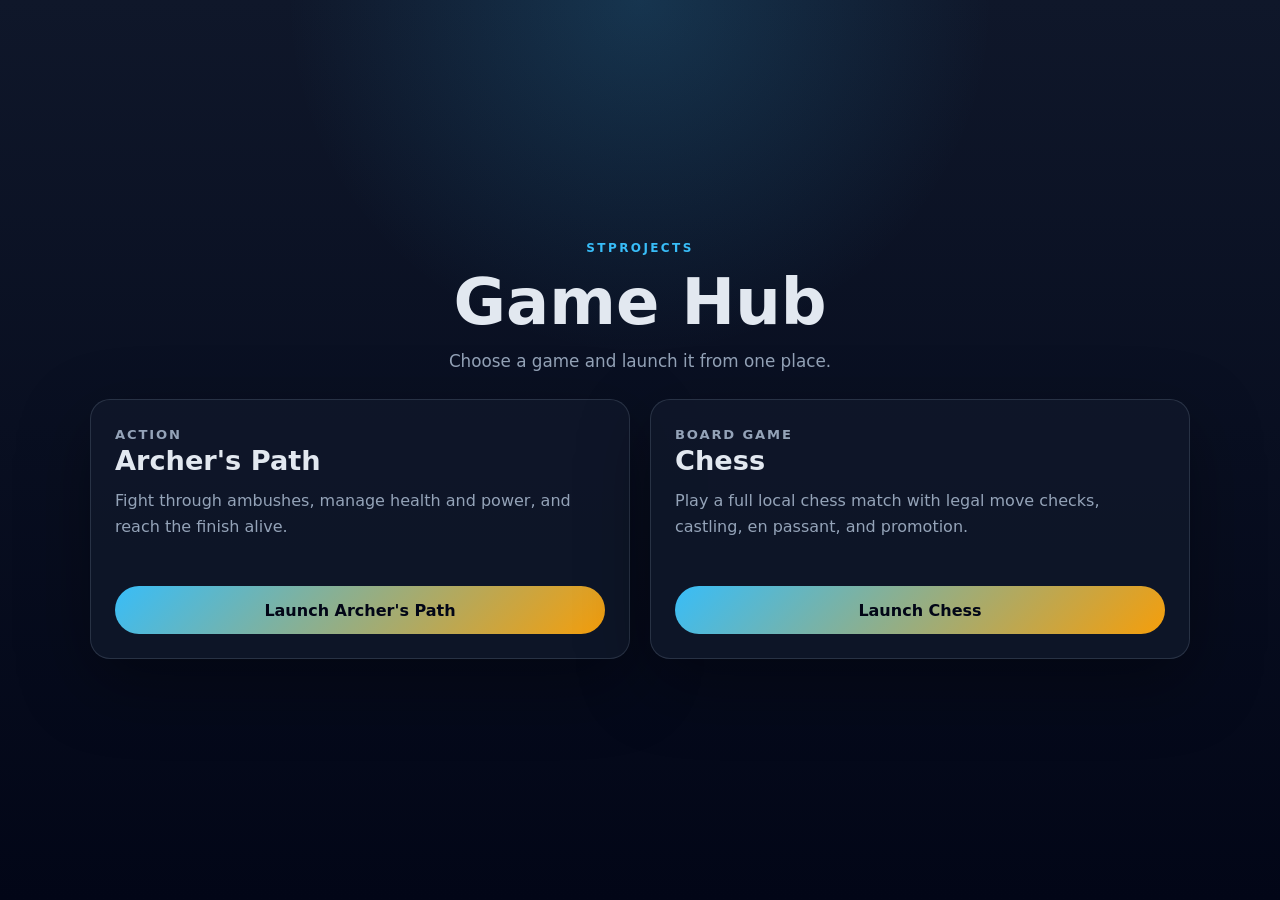
==== index.html @ 784b6749 "Fix launcher stylesheet path" ====
<!DOCTYPE html>
<html lang="en">
<head>
  <meta charset="UTF-8" />
  <meta name="viewport" content="width=device-width, initial-scale=1.0" />
  <meta name="description" content="Launch the games available in the STProjects collection." />
  <title>STProjects Game Hub</title>
  <link rel="stylesheet" href="style.css" />
</head>
<body>
  <main class="hub-shell">
    <header class="hero">
      <p class="eyebrow">STProjects</p>
      <h1>Game Hub</h1>
      <p class="hero-copy">Choose a game and launch it from one place.</p>
    </header>

    <section class="game-grid" aria-label="Available games">
      <article class="game-card">
        <div>
          <p class="game-tag">Action</p>
          <h2>Archer's Path</h2>
          <p>Fight through ambushes, manage health and power, and reach the finish alive.</p>
        </div>
        <a class="launch-btn" href="games/archers-path/index.html">Launch Archer's Path</a>
      </article>

      <article class="game-card">
        <div>
          <p class="game-tag">Board Game</p>
          <h2>Chess</h2>
          <p>Play a full local chess match with legal move checks, castling, en passant, and promotion.</p>
        </div>
        <a class="launch-btn" href="games/chess/index.html">Launch Chess</a>
      </article>
    </section>
  </main>
</body>
</html>
---- style.css ----
:root {
  --bg: #020617;
  --panel: rgba(15, 23, 42, 0.88);
  --panel-edge: rgba(148, 163, 184, 0.2);
  --text: #e2e8f0;
  --muted: #94a3b8;
  --accent: #38bdf8;
  --accent-strong: #f59e0b;
}

* {
  box-sizing: border-box;
}

body {
  margin: 0;
  min-height: 100vh;
  display: grid;
  place-items: center;
  padding: 32px 16px;
  font-family: Inter, Segoe UI, system-ui, sans-serif;
  color: var(--text);
  background:
    radial-gradient(circle at top, rgba(56, 189, 248, 0.18), transparent 32%),
    linear-gradient(180deg, #0f172a 0%, var(--bg) 100%);
}

.hub-shell {
  width: min(1100px, 100%);
}

.hero {
  text-align: center;
  margin-bottom: 28px;
}

.eyebrow {
  margin: 0 0 10px;
  color: var(--accent);
  text-transform: uppercase;
  letter-spacing: 0.2em;
  font-size: 0.75rem;
  font-weight: 700;
}

.hero h1 {
  margin: 0;
  font-size: clamp(2.3rem, 5vw, 4rem);
}

.hero-copy {
  margin: 12px auto 0;
  max-width: 640px;
  color: var(--muted);
  font-size: 1.05rem;
}

.game-grid {
  display: grid;
  grid-template-columns: repeat(auto-fit, minmax(260px, 1fr));
  gap: 20px;
}

.game-card {
  display: flex;
  flex-direction: column;
  justify-content: space-between;
  gap: 24px;
  min-height: 260px;
  padding: 24px;
  border: 1px solid var(--panel-edge);
  border-radius: 20px;
  background: var(--panel);
  box-shadow: 0 24px 70px rgba(0, 0, 0, 0.35);
}

.game-tag {
  margin: 0 0 12px;
  color: var(--accent-strong);
  font-size: 0.82rem;
  font-weight: 700;
  text-transform: uppercase;
  letter-spacing: 0.14em;
}

.game-card h2 {
  margin: 0 0 12px;
  font-size: 1.7rem;
}

.game-card p {
  margin: 0;
  color: var(--muted);
  line-height: 1.6;
}

.launch-btn {
  display: inline-flex;
  align-items: center;
  justify-content: center;
  min-height: 48px;
  padding: 0 18px;
  border-radius: 999px;
  background: linear-gradient(135deg, var(--accent), var(--accent-strong));
  color: #020617;
  font-weight: 800;
  text-decoration: none;
}

.launch-btn:hover,
.launch-btn:focus-visible {
  filter: brightness(1.08);
}

@media (max-width: 640px) {
  body {
    padding: 24px 12px;
  }

  .game-card {
    min-height: auto;
  }
}
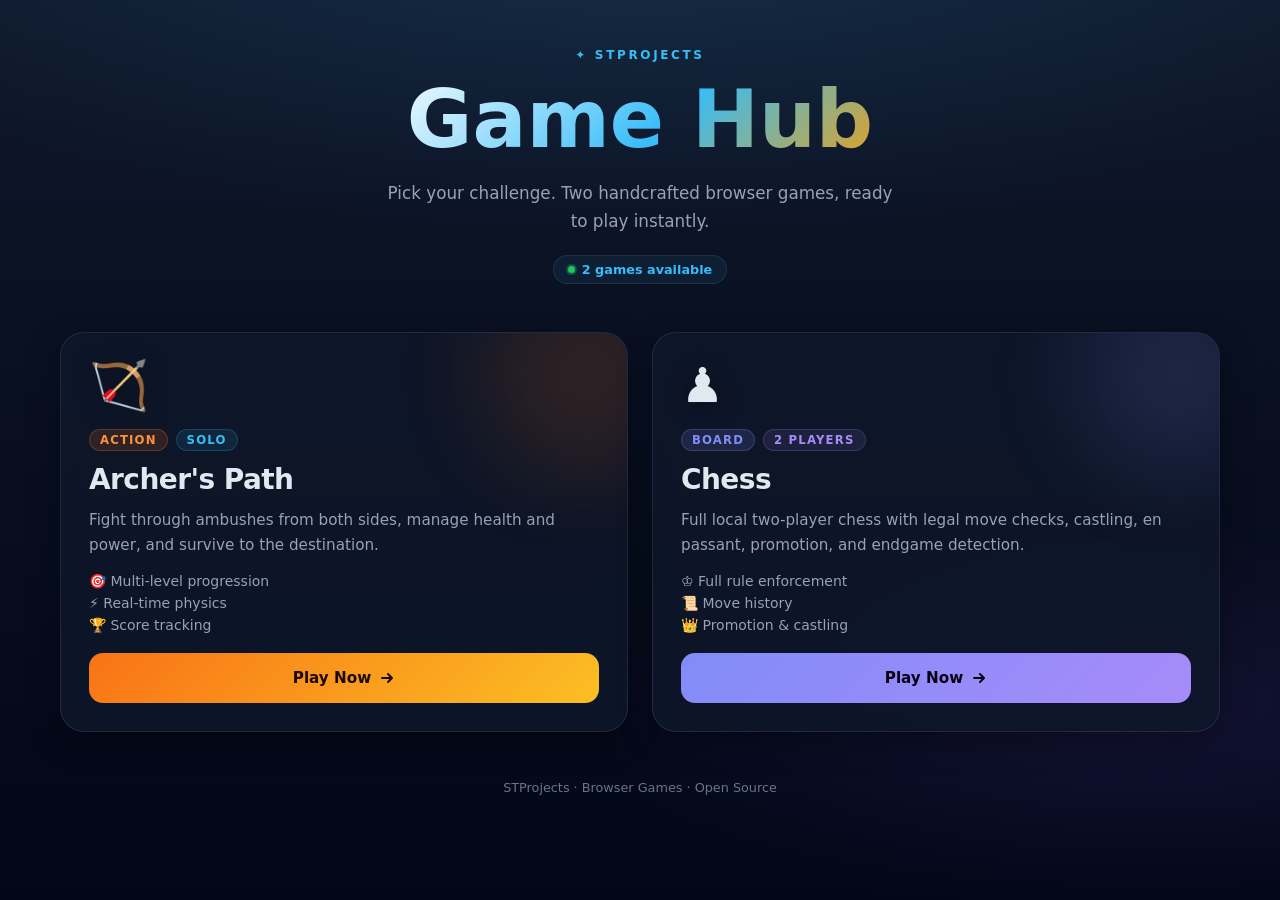
==== commit 6420af62: "fix(chess): correct piece visibility and board colors; redesign dashboard with interactive tiles" ====
--- a/index.html
+++ b/index.html
@@ -8,32 +8,77 @@
   <link rel="stylesheet" href="style.css" />
 </head>
 <body>
+  <div class="particles" aria-hidden="true">
+    <span></span><span></span><span></span><span></span><span></span>
+    <span></span><span></span><span></span><span></span><span></span>
+  </div>
+
   <main class="hub-shell">
     <header class="hero">
-      <p class="eyebrow">STProjects</p>
+      <p class="eyebrow">✦ STProjects</p>
       <h1>Game Hub</h1>
-      <p class="hero-copy">Choose a game and launch it from one place.</p>
+      <p class="hero-copy">Pick your challenge. Two handcrafted browser games, ready to play instantly.</p>
+      <div class="hero-badge">
+        <span class="badge-dot"></span>
+        <span>2 games available</span>
+      </div>
     </header>
 
     <section class="game-grid" aria-label="Available games">
-      <article class="game-card">
-        <div>
-          <p class="game-tag">Action</p>
+
+      <article class="game-card card-archer" tabindex="0">
+        <div class="card-glow"></div>
+        <div class="card-icon">🏹</div>
+        <div class="card-body">
+          <div class="card-meta">
+            <span class="game-tag tag-action">Action</span>
+            <span class="game-tag tag-solo">Solo</span>
+          </div>
           <h2>Archer's Path</h2>
-          <p>Fight through ambushes, manage health and power, and reach the finish alive.</p>
+          <p>Fight through ambushes from both sides, manage health and power, and survive to the destination.</p>
+          <ul class="feature-list">
+            <li>🎯 Multi-level progression</li>
+            <li>⚡ Real-time physics</li>
+            <li>🏆 Score tracking</li>
+          </ul>
         </div>
-        <a class="launch-btn" href="games/archers-path/index.html">Launch Archer's Path</a>
+        <a class="launch-btn" href="games/archers-path/index.html" aria-label="Launch Archer's Path">
+          <span>Play Now</span>
+          <svg width="16" height="16" viewBox="0 0 16 16" fill="none" aria-hidden="true">
+            <path d="M3 8h10M9 4l4 4-4 4" stroke="currentColor" stroke-width="2" stroke-linecap="round" stroke-linejoin="round"/>
+          </svg>
+        </a>
       </article>
 
-      <article class="game-card">
-        <div>
-          <p class="game-tag">Board Game</p>
+      <article class="game-card card-chess" tabindex="0">
+        <div class="card-glow"></div>
+        <div class="card-icon">♟️</div>
+        <div class="card-body">
+          <div class="card-meta">
+            <span class="game-tag tag-board">Board</span>
+            <span class="game-tag tag-two">2 Players</span>
+          </div>
           <h2>Chess</h2>
-          <p>Play a full local chess match with legal move checks, castling, en passant, and promotion.</p>
+          <p>Full local two-player chess with legal move checks, castling, en passant, promotion, and endgame detection.</p>
+          <ul class="feature-list">
+            <li>♔ Full rule enforcement</li>
+            <li>📜 Move history</li>
+            <li>👑 Promotion & castling</li>
+          </ul>
         </div>
-        <a class="launch-btn" href="games/chess/index.html">Launch Chess</a>
+        <a class="launch-btn" href="games/chess/index.html" aria-label="Launch Chess">
+          <span>Play Now</span>
+          <svg width="16" height="16" viewBox="0 0 16 16" fill="none" aria-hidden="true">
+            <path d="M3 8h10M9 4l4 4-4 4" stroke="currentColor" stroke-width="2" stroke-linecap="round" stroke-linejoin="round"/>
+          </svg>
+        </a>
       </article>
+
     </section>
+
+    <footer class="hub-footer">
+      <p>STProjects · Browser Games · Open Source</p>
+    </footer>
   </main>
 </body>
 </html>
--- a/style.css
+++ b/style.css
@@ -1,123 +1,382 @@
+/* ─── Design tokens ────────────────────────────────────────────────────────── */
 :root {
   --bg: #020617;
-  --panel: rgba(15, 23, 42, 0.88);
-  --panel-edge: rgba(148, 163, 184, 0.2);
+  --surface: rgba(15, 23, 42, 0.85);
+  --surface-hover: rgba(22, 34, 64, 0.95);
+  --edge: rgba(148, 163, 184, 0.15);
+  --edge-hover: rgba(148, 163, 184, 0.35);
   --text: #e2e8f0;
   --muted: #94a3b8;
   --accent: #38bdf8;
-  --accent-strong: #f59e0b;
-}
-
-* {
-  box-sizing: border-box;
-}
-
+  --gold: #f59e0b;
+  --archer-a: #f97316;
+  --archer-b: #fb923c;
+  --chess-a: #818cf8;
+  --chess-b: #a78bfa;
+}
+
+* { box-sizing: border-box; }
+
+/* ─── Page base ─────────────────────────────────────────────────────────────── */
 body {
   margin: 0;
   min-height: 100vh;
-  display: grid;
-  place-items: center;
-  padding: 32px 16px;
-  font-family: Inter, Segoe UI, system-ui, sans-serif;
+  display: flex;
+  flex-direction: column;
+  align-items: center;
+  padding: 48px 20px 40px;
+  font-family: Inter, 'Segoe UI', system-ui, sans-serif;
   color: var(--text);
   background:
-    radial-gradient(circle at top, rgba(56, 189, 248, 0.18), transparent 32%),
+    radial-gradient(ellipse 120% 60% at 50% -10%, rgba(56, 189, 248, 0.14) 0%, transparent 60%),
+    radial-gradient(ellipse 80% 40% at 90% 80%, rgba(139, 92, 246, 0.1) 0%, transparent 55%),
     linear-gradient(180deg, #0f172a 0%, var(--bg) 100%);
-}
-
+  overflow-x: hidden;
+}
+
+/* ─── Floating particles ─────────────────────────────────────────────────────── */
+.particles {
+  position: fixed;
+  inset: 0;
+  pointer-events: none;
+  z-index: 0;
+  overflow: hidden;
+}
+
+.particles span {
+  position: absolute;
+  width: 2px;
+  height: 2px;
+  border-radius: 50%;
+  background: var(--accent);
+  opacity: 0;
+  animation: float-up var(--dur, 12s) var(--delay, 0s) infinite ease-in;
+}
+
+.particles span:nth-child(1)  { left: 10%; --dur: 14s; --delay: 0s;  }
+.particles span:nth-child(2)  { left: 25%; --dur: 11s; --delay: 2s;  background: var(--gold); }
+.particles span:nth-child(3)  { left: 40%; --dur: 16s; --delay: 4s;  }
+.particles span:nth-child(4)  { left: 55%; --dur: 13s; --delay: 1s;  background: var(--chess-a); }
+.particles span:nth-child(5)  { left: 70%; --dur: 15s; --delay: 5s;  }
+.particles span:nth-child(6)  { left: 82%; --dur: 10s; --delay: 3s;  background: var(--archer-a); }
+.particles span:nth-child(7)  { left: 15%; --dur: 18s; --delay: 6s;  }
+.particles span:nth-child(8)  { left: 50%; --dur: 12s; --delay: 7s;  background: var(--gold); }
+.particles span:nth-child(9)  { left: 65%; --dur: 14s; --delay: 2.5s;}
+.particles span:nth-child(10) { left: 90%; --dur: 11s; --delay: 9s;  background: var(--chess-b); }
+
+@keyframes float-up {
+  0%   { transform: translateY(100vh) scale(1);   opacity: 0; }
+  10%  { opacity: 0.6; }
+  90%  { opacity: 0.3; }
+  100% { transform: translateY(-10vh) scale(0.4); opacity: 0; }
+}
+
+/* ─── Hub shell ──────────────────────────────────────────────────────────────── */
 .hub-shell {
-  width: min(1100px, 100%);
-}
-
+  position: relative;
+  z-index: 1;
+  width: min(1160px, 100%);
+  display: flex;
+  flex-direction: column;
+  align-items: center;
+  gap: 48px;
+}
+
+/* ─── Hero ───────────────────────────────────────────────────────────────────── */
 .hero {
   text-align: center;
-  margin-bottom: 28px;
+  animation: fade-in-up 0.7s ease both;
 }
 
 .eyebrow {
-  margin: 0 0 10px;
+  margin: 0 0 14px;
   color: var(--accent);
   text-transform: uppercase;
-  letter-spacing: 0.2em;
+  letter-spacing: 0.22em;
   font-size: 0.75rem;
   font-weight: 700;
 }
 
 .hero h1 {
   margin: 0;
-  font-size: clamp(2.3rem, 5vw, 4rem);
+  font-size: clamp(2.8rem, 7vw, 5rem);
+  font-weight: 800;
+  background: linear-gradient(135deg, #fff 0%, var(--accent) 55%, var(--gold) 100%);
+  -webkit-background-clip: text;
+  -webkit-text-fill-color: transparent;
+  background-clip: text;
+  line-height: 1.1;
 }
 
 .hero-copy {
-  margin: 12px auto 0;
-  max-width: 640px;
+  margin: 16px auto 0;
+  max-width: 520px;
   color: var(--muted);
   font-size: 1.05rem;
-}
-
+  line-height: 1.65;
+}
+
+.hero-badge {
+  display: inline-flex;
+  align-items: center;
+  gap: 7px;
+  margin-top: 20px;
+  padding: 6px 14px;
+  border: 1px solid var(--edge);
+  border-radius: 999px;
+  background: rgba(56, 189, 248, 0.07);
+  color: var(--accent);
+  font-size: 0.8rem;
+  font-weight: 600;
+}
+
+.badge-dot {
+  width: 7px;
+  height: 7px;
+  border-radius: 50%;
+  background: var(--ok, #22c55e);
+  box-shadow: 0 0 0 2px rgba(34, 197, 94, 0.3);
+  animation: pulse-dot 2s ease-in-out infinite;
+}
+
+@keyframes pulse-dot {
+  0%, 100% { box-shadow: 0 0 0 2px rgba(34, 197, 94, 0.3); }
+  50%       { box-shadow: 0 0 0 5px rgba(34, 197, 94, 0.0); }
+}
+
+/* ─── Game grid ──────────────────────────────────────────────────────────────── */
 .game-grid {
   display: grid;
-  grid-template-columns: repeat(auto-fit, minmax(260px, 1fr));
+  grid-template-columns: repeat(auto-fit, minmax(320px, 1fr));
+  gap: 24px;
+  width: 100%;
+}
+
+/* ─── Game card ──────────────────────────────────────────────────────────────── */
+.game-card {
+  position: relative;
+  display: flex;
+  flex-direction: column;
   gap: 20px;
-}
-
-.game-card {
-  display: flex;
-  flex-direction: column;
-  justify-content: space-between;
-  gap: 24px;
-  min-height: 260px;
-  padding: 24px;
-  border: 1px solid var(--panel-edge);
-  border-radius: 20px;
-  background: var(--panel);
-  box-shadow: 0 24px 70px rgba(0, 0, 0, 0.35);
+  padding: 28px;
+  border: 1px solid var(--edge);
+  border-radius: 24px;
+  background: var(--surface);
+  backdrop-filter: blur(12px);
+  overflow: hidden;
+  cursor: pointer;
+  outline: none;
+  transition:
+    transform 0.3s cubic-bezier(0.34, 1.56, 0.64, 1),
+    border-color 0.25s ease,
+    box-shadow 0.3s ease;
+  animation: fade-in-up 0.7s ease both;
+  box-shadow: 0 8px 32px rgba(0, 0, 0, 0.35);
+}
+
+.game-card:nth-child(2) { animation-delay: 0.12s; }
+
+.game-card:hover,
+.game-card:focus-visible {
+  transform: translateY(-6px) scale(1.01);
+  border-color: var(--edge-hover);
+}
+
+/* Archer card accent */
+.card-archer:hover, .card-archer:focus-visible {
+  box-shadow:
+    0 20px 60px rgba(249, 115, 22, 0.2),
+    0 0 0 1px rgba(249, 115, 22, 0.3);
+}
+
+/* Chess card accent */
+.card-chess:hover, .card-chess:focus-visible {
+  box-shadow:
+    0 20px 60px rgba(129, 140, 248, 0.2),
+    0 0 0 1px rgba(129, 140, 248, 0.3);
+}
+
+/* ─── Card glow (background gradient blobs) ──────────────────────────────────── */
+.card-glow {
+  position: absolute;
+  top: -60px;
+  right: -60px;
+  width: 200px;
+  height: 200px;
+  border-radius: 50%;
+  filter: blur(50px);
+  opacity: 0.15;
+  pointer-events: none;
+  transition: opacity 0.3s ease;
+}
+
+.card-archer .card-glow  { background: var(--archer-a); }
+.card-chess  .card-glow  { background: var(--chess-a); }
+
+.game-card:hover .card-glow,
+.game-card:focus-visible .card-glow {
+  opacity: 0.3;
+}
+
+/* ─── Card icon ──────────────────────────────────────────────────────────────── */
+.card-icon {
+  font-size: 3rem;
+  line-height: 1;
+  filter: drop-shadow(0 4px 12px rgba(0, 0, 0, 0.4));
+  transition: transform 0.3s cubic-bezier(0.34, 1.56, 0.64, 1);
+  width: fit-content;
+}
+
+.game-card:hover .card-icon,
+.game-card:focus-visible .card-icon {
+  transform: scale(1.15) rotate(-5deg);
+}
+
+/* ─── Card body ──────────────────────────────────────────────────────────────── */
+.card-body {
+  flex: 1;
+  display: flex;
+  flex-direction: column;
+  gap: 12px;
+}
+
+.card-meta {
+  display: flex;
+  gap: 8px;
+  flex-wrap: wrap;
 }
 
 .game-tag {
-  margin: 0 0 12px;
-  color: var(--accent-strong);
-  font-size: 0.82rem;
+  display: inline-block;
+  padding: 3px 10px;
+  border-radius: 999px;
+  font-size: 0.73rem;
   font-weight: 700;
   text-transform: uppercase;
-  letter-spacing: 0.14em;
-}
-
-.game-card h2 {
-  margin: 0 0 12px;
-  font-size: 1.7rem;
-}
-
-.game-card p {
+  letter-spacing: 0.1em;
+}
+
+.tag-action { background: rgba(249, 115, 22, 0.15); color: var(--archer-b); border: 1px solid rgba(249, 115, 22, 0.25); }
+.tag-solo   { background: rgba(56, 189, 248, 0.1);  color: var(--accent);    border: 1px solid rgba(56, 189, 248, 0.2); }
+.tag-board  { background: rgba(129, 140, 248, 0.15); color: var(--chess-a);  border: 1px solid rgba(129, 140, 248, 0.25); }
+.tag-two    { background: rgba(167, 139, 250, 0.1);  color: var(--chess-b);  border: 1px solid rgba(167, 139, 250, 0.2); }
+
+.card-body h2 {
+  margin: 0;
+  font-size: 1.75rem;
+  font-weight: 800;
+  letter-spacing: -0.02em;
+}
+
+.card-body p {
   margin: 0;
   color: var(--muted);
   line-height: 1.6;
-}
-
+  font-size: 0.95rem;
+}
+
+/* ─── Feature list ───────────────────────────────────────────────────────────── */
+.feature-list {
+  margin: 4px 0 0;
+  padding: 0;
+  list-style: none;
+  display: flex;
+  flex-direction: column;
+  gap: 6px;
+}
+
+.feature-list li {
+  font-size: 0.875rem;
+  color: var(--muted);
+  display: flex;
+  align-items: center;
+  gap: 6px;
+}
+
+/* ─── Launch button ──────────────────────────────────────────────────────────── */
 .launch-btn {
   display: inline-flex;
   align-items: center;
   justify-content: center;
-  min-height: 48px;
-  padding: 0 18px;
-  border-radius: 999px;
-  background: linear-gradient(135deg, var(--accent), var(--accent-strong));
-  color: #020617;
-  font-weight: 800;
+  gap: 8px;
+  min-height: 50px;
+  padding: 0 22px;
+  border-radius: 14px;
+  font-weight: 700;
+  font-size: 0.95rem;
   text-decoration: none;
+  transition:
+    filter 0.2s ease,
+    transform 0.2s ease,
+    gap 0.2s ease;
+  position: relative;
+  overflow: hidden;
+}
+
+.launch-btn::before {
+  content: '';
+  position: absolute;
+  inset: 0;
+  background: rgba(255, 255, 255, 0.12);
+  opacity: 0;
+  transition: opacity 0.2s ease;
+}
+
+.launch-btn:hover::before,
+.launch-btn:focus-visible::before {
+  opacity: 1;
 }
 
 .launch-btn:hover,
 .launch-btn:focus-visible {
-  filter: brightness(1.08);
-}
-
+  transform: translateY(-1px);
+  gap: 12px;
+}
+
+.card-archer .launch-btn {
+  background: linear-gradient(135deg, var(--archer-a), #fbbf24);
+  color: #1a0a00;
+}
+
+.card-chess .launch-btn {
+  background: linear-gradient(135deg, var(--chess-a), var(--chess-b));
+  color: #0a0012;
+}
+
+/* ─── Footer ─────────────────────────────────────────────────────────────────── */
+.hub-footer {
+  color: var(--muted);
+  font-size: 0.8rem;
+  opacity: 0.7;
+}
+
+.hub-footer p { margin: 0; }
+
+/* ─── Animations ─────────────────────────────────────────────────────────────── */
+@keyframes fade-in-up {
+  from { opacity: 0; transform: translateY(24px); }
+  to   { opacity: 1; transform: translateY(0); }
+}
+
+/* ─── Responsive ─────────────────────────────────────────────────────────────── */
 @media (max-width: 640px) {
   body {
-    padding: 24px 12px;
+    padding: 32px 14px 28px;
+  }
+
+  .hub-shell {
+    gap: 36px;
+  }
+
+  .game-grid {
+    grid-template-columns: 1fr;
   }
 
   .game-card {
-    min-height: auto;
-  }
-}
+    padding: 22px;
+  }
+
+  .card-body h2 {
+    font-size: 1.5rem;
+  }
+}
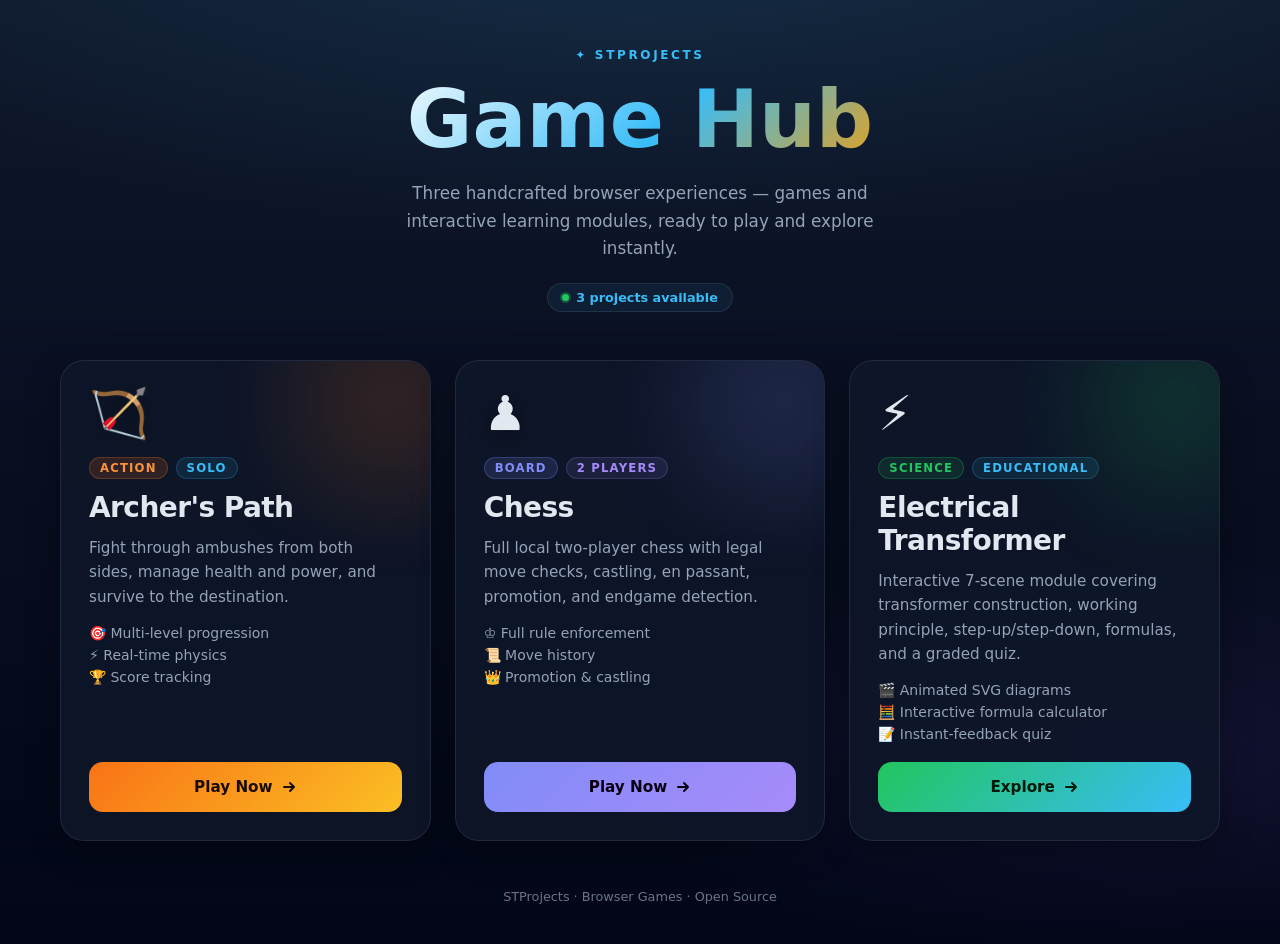
==== commit 6d2af1c0: "feat: add transformer educational module + fix chess board flicker - Fix chess: replace innerHTML te" ====
--- a/index.html
+++ b/index.html
@@ -17,10 +17,10 @@
     <header class="hero">
       <p class="eyebrow">✦ STProjects</p>
       <h1>Game Hub</h1>
-      <p class="hero-copy">Pick your challenge. Two handcrafted browser games, ready to play instantly.</p>
+      <p class="hero-copy">Three handcrafted browser experiences — games and interactive learning modules, ready to play and explore instantly.</p>
       <div class="hero-badge">
         <span class="badge-dot"></span>
-        <span>2 games available</span>
+        <span>3 projects available</span>
       </div>
     </header>
 
@@ -74,6 +74,30 @@
         </a>
       </article>
 
+      <article class="game-card card-transformer" tabindex="0">
+        <div class="card-glow"></div>
+        <div class="card-icon">⚡</div>
+        <div class="card-body">
+          <div class="card-meta">
+            <span class="game-tag tag-science">Science</span>
+            <span class="game-tag tag-edu">Educational</span>
+          </div>
+          <h2>Electrical Transformer</h2>
+          <p>Interactive 7-scene module covering transformer construction, working principle, step-up/step-down, formulas, and a graded quiz.</p>
+          <ul class="feature-list">
+            <li>🎬 Animated SVG diagrams</li>
+            <li>🧮 Interactive formula calculator</li>
+            <li>📝 Instant-feedback quiz</li>
+          </ul>
+        </div>
+        <a class="launch-btn" href="games/transformer/index.html" aria-label="Launch Transformer Module">
+          <span>Explore</span>
+          <svg width="16" height="16" viewBox="0 0 16 16" fill="none" aria-hidden="true">
+            <path d="M3 8h10M9 4l4 4-4 4" stroke="currentColor" stroke-width="2" stroke-linecap="round" stroke-linejoin="round"/>
+          </svg>
+        </a>
+      </article>
+
     </section>
 
     <footer class="hub-footer">
--- a/style.css
+++ b/style.css
@@ -13,6 +13,8 @@
   --archer-b: #fb923c;
   --chess-a: #818cf8;
   --chess-b: #a78bfa;
+  --tx-a: #22c55e;
+  --tx-b: #38bdf8;
 }
 
 * { box-sizing: border-box; }
@@ -175,6 +177,7 @@
 }
 
 .game-card:nth-child(2) { animation-delay: 0.12s; }
+.game-card:nth-child(3) { animation-delay: 0.22s; }
 
 .game-card:hover,
 .game-card:focus-visible {
@@ -194,6 +197,13 @@
   box-shadow:
     0 20px 60px rgba(129, 140, 248, 0.2),
     0 0 0 1px rgba(129, 140, 248, 0.3);
+}
+
+/* Transformer card accent */
+.card-transformer:hover, .card-transformer:focus-visible {
+  box-shadow:
+    0 20px 60px rgba(34, 197, 94, 0.18),
+    0 0 0 1px rgba(34, 197, 94, 0.3);
 }
 
 /* ─── Card glow (background gradient blobs) ──────────────────────────────────── */
@@ -212,6 +222,7 @@
 
 .card-archer .card-glow  { background: var(--archer-a); }
 .card-chess  .card-glow  { background: var(--chess-a); }
+.card-transformer .card-glow { background: var(--tx-a); }
 
 .game-card:hover .card-glow,
 .game-card:focus-visible .card-glow {
@@ -260,6 +271,8 @@
 .tag-solo   { background: rgba(56, 189, 248, 0.1);  color: var(--accent);    border: 1px solid rgba(56, 189, 248, 0.2); }
 .tag-board  { background: rgba(129, 140, 248, 0.15); color: var(--chess-a);  border: 1px solid rgba(129, 140, 248, 0.25); }
 .tag-two    { background: rgba(167, 139, 250, 0.1);  color: var(--chess-b);  border: 1px solid rgba(167, 139, 250, 0.2); }
+.tag-science { background: rgba(34, 197, 94, 0.12);  color: var(--tx-a);     border: 1px solid rgba(34, 197, 94, 0.25); }
+.tag-edu     { background: rgba(56, 189, 248, 0.1);  color: var(--tx-b);     border: 1px solid rgba(56, 189, 248, 0.2); }
 
 .card-body h2 {
   margin: 0;
@@ -343,6 +356,11 @@
   color: #0a0012;
 }
 
+.card-transformer .launch-btn {
+  background: linear-gradient(135deg, var(--tx-a), var(--tx-b));
+  color: #001a08;
+}
+
 /* ─── Footer ─────────────────────────────────────────────────────────────────── */
 .hub-footer {
   color: var(--muted);
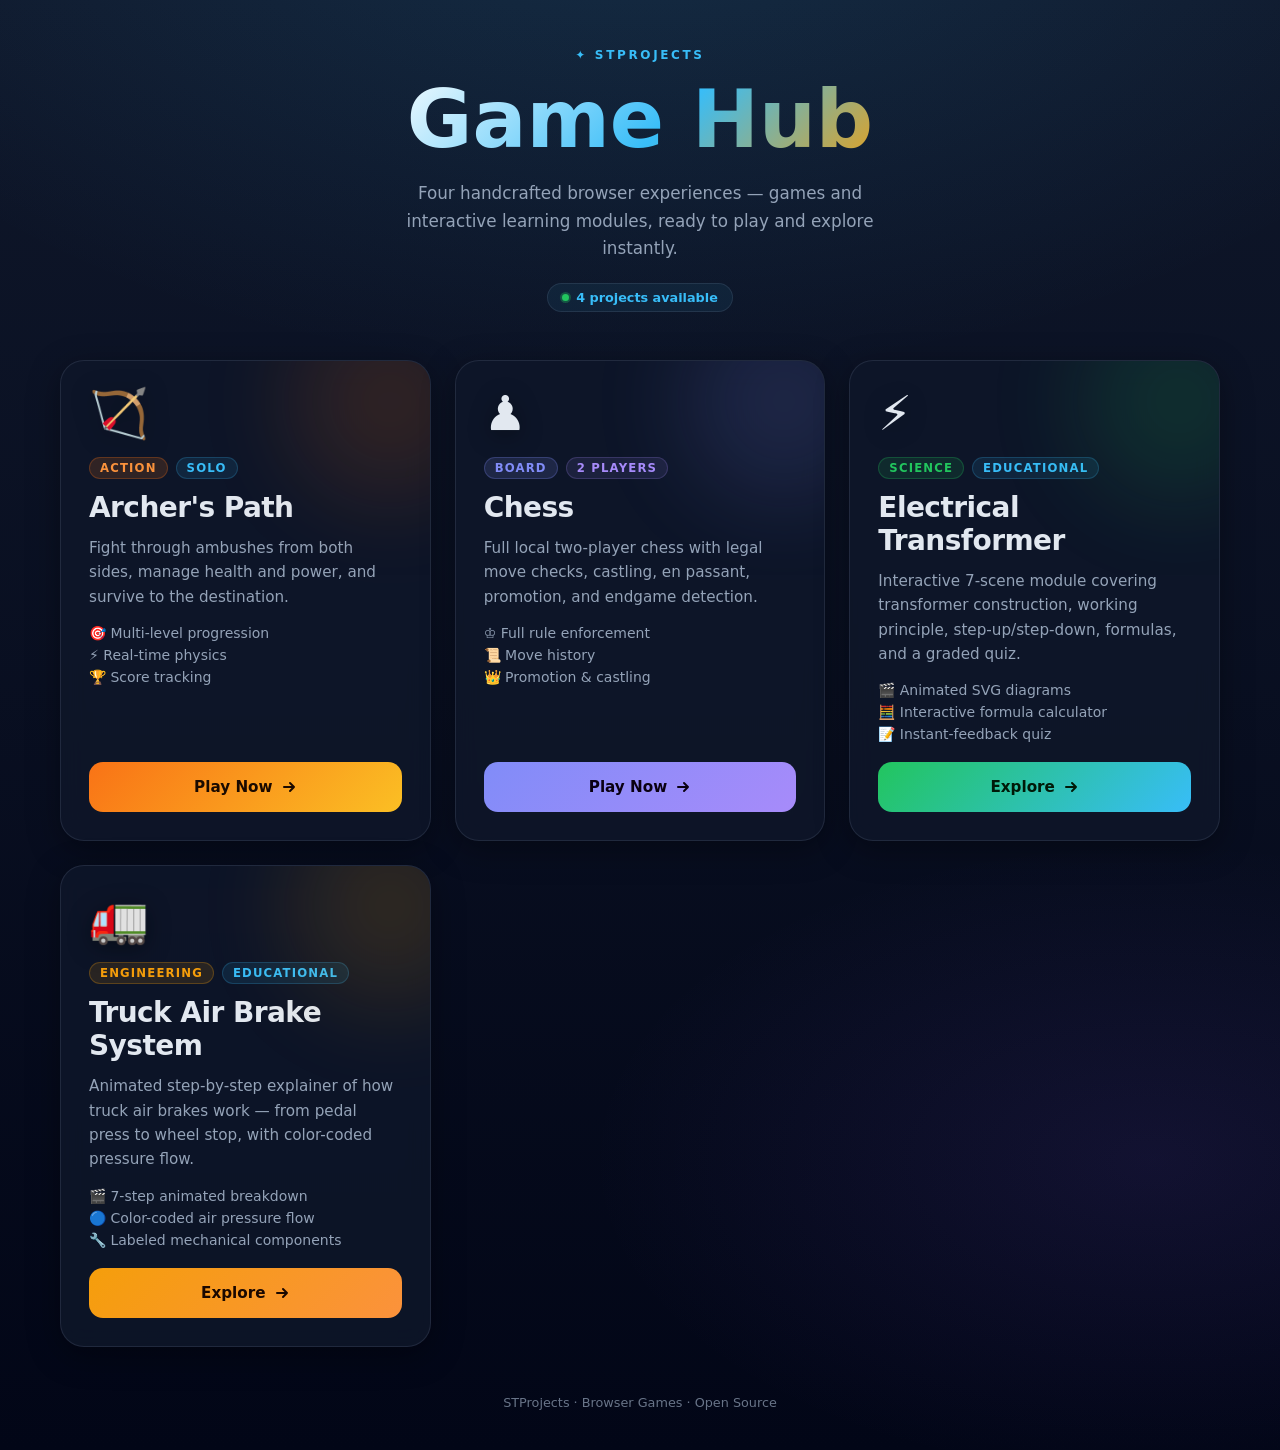
==== commit a45684d5: "feat: add Truck Air Brake System animated explainer (4th app)" ====
--- a/index.html
+++ b/index.html
@@ -17,10 +17,10 @@
     <header class="hero">
       <p class="eyebrow">✦ STProjects</p>
       <h1>Game Hub</h1>
-      <p class="hero-copy">Three handcrafted browser experiences — games and interactive learning modules, ready to play and explore instantly.</p>
+      <p class="hero-copy">Four handcrafted browser experiences — games and interactive learning modules, ready to play and explore instantly.</p>
       <div class="hero-badge">
         <span class="badge-dot"></span>
-        <span>3 projects available</span>
+        <span>4 projects available</span>
       </div>
     </header>
 
@@ -98,6 +98,30 @@
         </a>
       </article>
 
+      <article class="game-card card-brake" tabindex="0">
+        <div class="card-glow"></div>
+        <div class="card-icon">🚛</div>
+        <div class="card-body">
+          <div class="card-meta">
+            <span class="game-tag tag-engineering">Engineering</span>
+            <span class="game-tag tag-edu">Educational</span>
+          </div>
+          <h2>Truck Air Brake System</h2>
+          <p>Animated step-by-step explainer of how truck air brakes work — from pedal press to wheel stop, with color-coded pressure flow.</p>
+          <ul class="feature-list">
+            <li>🎬 7-step animated breakdown</li>
+            <li>🔵 Color-coded air pressure flow</li>
+            <li>🔧 Labeled mechanical components</li>
+          </ul>
+        </div>
+        <a class="launch-btn" href="games/truck-brake/index.html" aria-label="Launch Truck Brake Explainer">
+          <span>Explore</span>
+          <svg width="16" height="16" viewBox="0 0 16 16" fill="none" aria-hidden="true">
+            <path d="M3 8h10M9 4l4 4-4 4" stroke="currentColor" stroke-width="2" stroke-linecap="round" stroke-linejoin="round"/>
+          </svg>
+        </a>
+      </article>
+
     </section>
 
     <footer class="hub-footer">
--- a/style.css
+++ b/style.css
@@ -15,6 +15,8 @@
   --chess-b: #a78bfa;
   --tx-a: #22c55e;
   --tx-b: #38bdf8;
+  --brake-a: #f59e0b;
+  --brake-b: #fb923c;
 }
 
 * { box-sizing: border-box; }
@@ -178,6 +180,7 @@
 
 .game-card:nth-child(2) { animation-delay: 0.12s; }
 .game-card:nth-child(3) { animation-delay: 0.22s; }
+.game-card:nth-child(4) { animation-delay: 0.32s; }
 
 .game-card:hover,
 .game-card:focus-visible {
@@ -223,6 +226,7 @@
 .card-archer .card-glow  { background: var(--archer-a); }
 .card-chess  .card-glow  { background: var(--chess-a); }
 .card-transformer .card-glow { background: var(--tx-a); }
+.card-brake       .card-glow { background: var(--brake-a); }
 
 .game-card:hover .card-glow,
 .game-card:focus-visible .card-glow {
@@ -273,6 +277,7 @@
 .tag-two    { background: rgba(167, 139, 250, 0.1);  color: var(--chess-b);  border: 1px solid rgba(167, 139, 250, 0.2); }
 .tag-science { background: rgba(34, 197, 94, 0.12);  color: var(--tx-a);     border: 1px solid rgba(34, 197, 94, 0.25); }
 .tag-edu     { background: rgba(56, 189, 248, 0.1);  color: var(--tx-b);     border: 1px solid rgba(56, 189, 248, 0.2); }
+.tag-engineering { background: rgba(245, 158, 11, 0.12); color: var(--brake-a); border: 1px solid rgba(245, 158, 11, 0.25); }
 
 .card-body h2 {
   margin: 0;
@@ -361,6 +366,18 @@
   color: #001a08;
 }
 
+.card-brake .launch-btn {
+  background: linear-gradient(135deg, var(--brake-a), var(--brake-b));
+  color: #1a0800;
+}
+
+/* Brake card accent */
+.card-brake:hover, .card-brake:focus-visible {
+  box-shadow:
+    0 20px 60px rgba(245, 158, 11, 0.18),
+    0 0 0 1px rgba(245, 158, 11, 0.3);
+}
+
 /* ─── Footer ─────────────────────────────────────────────────────────────────── */
 .hub-footer {
   color: var(--muted);
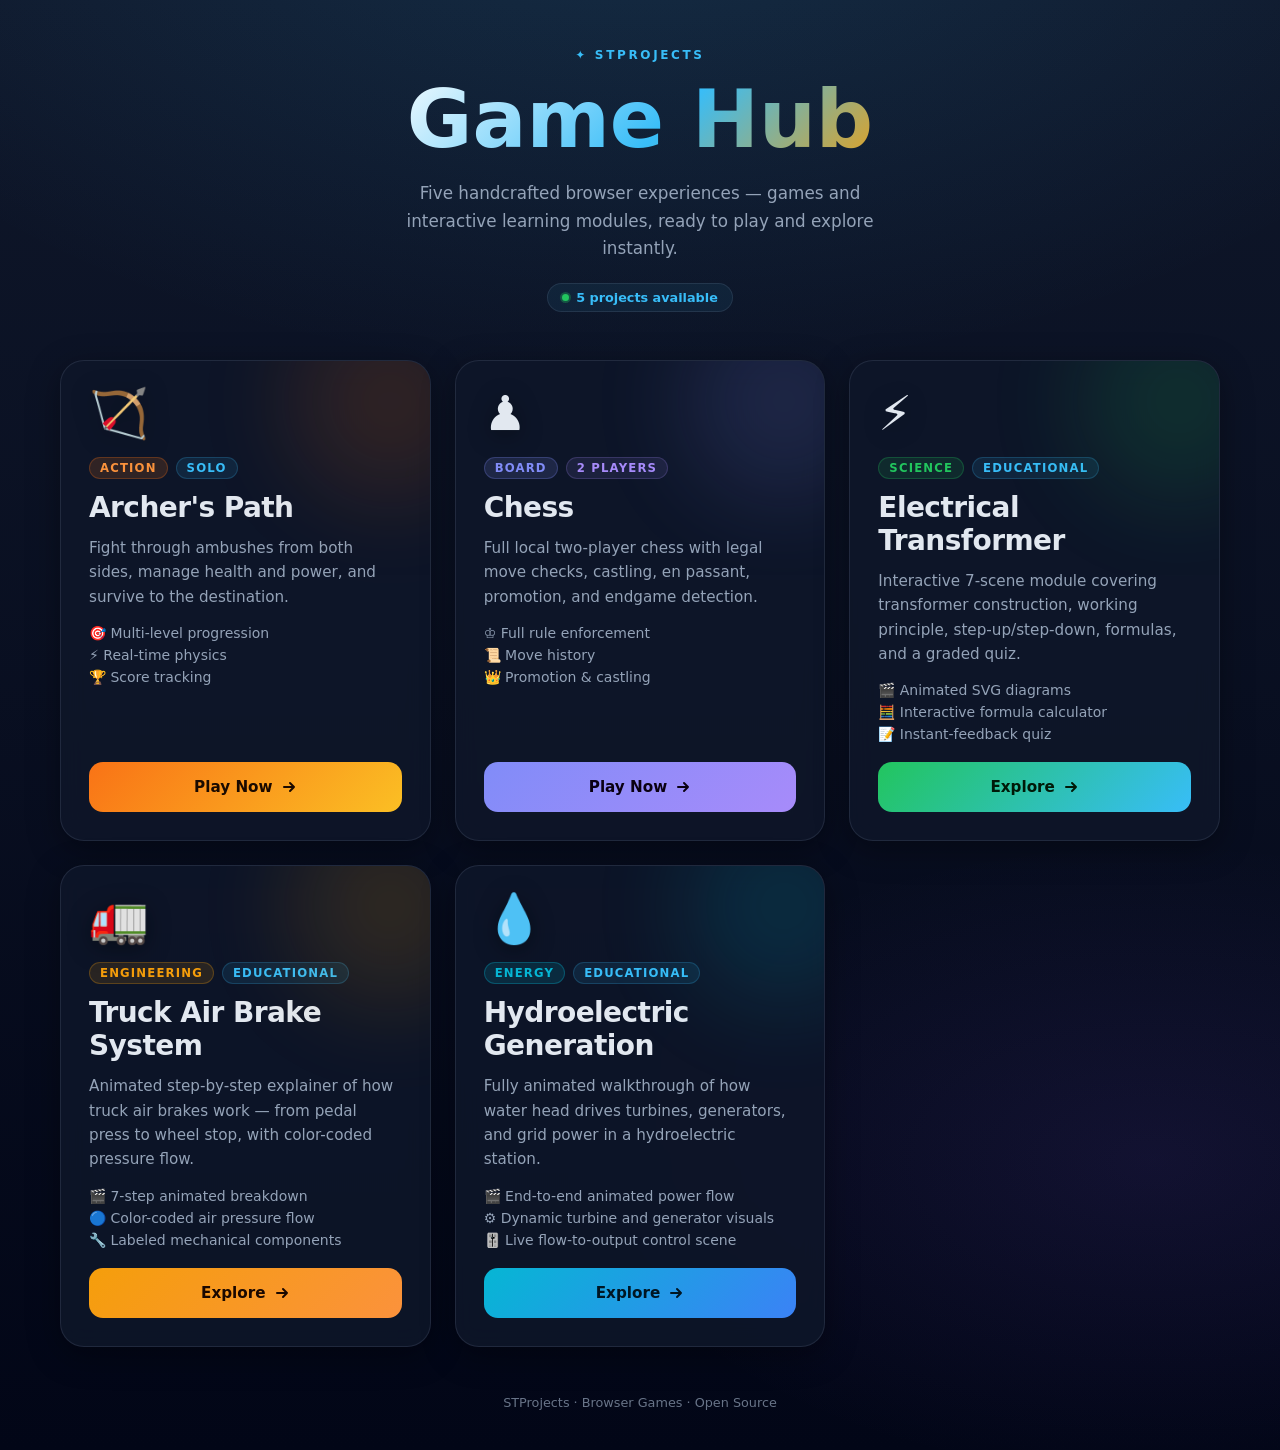
==== commit ac13397d: "Add hydroelectric animated module and hub entry" ====
--- a/index.html
+++ b/index.html
@@ -17,10 +17,10 @@
     <header class="hero">
       <p class="eyebrow">✦ STProjects</p>
       <h1>Game Hub</h1>
-      <p class="hero-copy">Four handcrafted browser experiences — games and interactive learning modules, ready to play and explore instantly.</p>
+      <p class="hero-copy">Five handcrafted browser experiences — games and interactive learning modules, ready to play and explore instantly.</p>
       <div class="hero-badge">
         <span class="badge-dot"></span>
-        <span>4 projects available</span>
+        <span>5 projects available</span>
       </div>
     </header>
 
@@ -122,6 +122,31 @@
         </a>
       </article>
 
+
+      <article class="game-card card-hydro" tabindex="0">
+        <div class="card-glow"></div>
+        <div class="card-icon">💧</div>
+        <div class="card-body">
+          <div class="card-meta">
+            <span class="game-tag tag-energy">Energy</span>
+            <span class="game-tag tag-edu">Educational</span>
+          </div>
+          <h2>Hydroelectric Generation</h2>
+          <p>Fully animated walkthrough of how water head drives turbines, generators, and grid power in a hydroelectric station.</p>
+          <ul class="feature-list">
+            <li>🎬 End-to-end animated power flow</li>
+            <li>⚙️ Dynamic turbine and generator visuals</li>
+            <li>🎚️ Live flow-to-output control scene</li>
+          </ul>
+        </div>
+        <a class="launch-btn" href="games/hydroelectric/index.html" aria-label="Launch Hydroelectric Generation Module">
+          <span>Explore</span>
+          <svg width="16" height="16" viewBox="0 0 16 16" fill="none" aria-hidden="true">
+            <path d="M3 8h10M9 4l4 4-4 4" stroke="currentColor" stroke-width="2" stroke-linecap="round" stroke-linejoin="round"/>
+          </svg>
+        </a>
+      </article>
+
     </section>
 
     <footer class="hub-footer">
--- a/style.css
+++ b/style.css
@@ -17,6 +17,8 @@
   --tx-b: #38bdf8;
   --brake-a: #f59e0b;
   --brake-b: #fb923c;
+  --hydro-a: #06b6d4;
+  --hydro-b: #3b82f6;
 }
 
 * { box-sizing: border-box; }
@@ -181,6 +183,7 @@
 .game-card:nth-child(2) { animation-delay: 0.12s; }
 .game-card:nth-child(3) { animation-delay: 0.22s; }
 .game-card:nth-child(4) { animation-delay: 0.32s; }
+.game-card:nth-child(5) { animation-delay: 0.42s; }
 
 .game-card:hover,
 .game-card:focus-visible {
@@ -227,6 +230,7 @@
 .card-chess  .card-glow  { background: var(--chess-a); }
 .card-transformer .card-glow { background: var(--tx-a); }
 .card-brake       .card-glow { background: var(--brake-a); }
+.card-hydro       .card-glow { background: var(--hydro-a); }
 
 .game-card:hover .card-glow,
 .game-card:focus-visible .card-glow {
@@ -278,6 +282,7 @@
 .tag-science { background: rgba(34, 197, 94, 0.12);  color: var(--tx-a);     border: 1px solid rgba(34, 197, 94, 0.25); }
 .tag-edu     { background: rgba(56, 189, 248, 0.1);  color: var(--tx-b);     border: 1px solid rgba(56, 189, 248, 0.2); }
 .tag-engineering { background: rgba(245, 158, 11, 0.12); color: var(--brake-a); border: 1px solid rgba(245, 158, 11, 0.25); }
+.tag-energy { background: rgba(6, 182, 212, 0.14); color: var(--hydro-a); border: 1px solid rgba(6, 182, 212, 0.3); }
 
 .card-body h2 {
   margin: 0;
@@ -371,6 +376,11 @@
   color: #1a0800;
 }
 
+.card-hydro .launch-btn {
+  background: linear-gradient(135deg, var(--hydro-a), var(--hydro-b));
+  color: #001623;
+}
+
 /* Brake card accent */
 .card-brake:hover, .card-brake:focus-visible {
   box-shadow:
@@ -378,6 +388,13 @@
     0 0 0 1px rgba(245, 158, 11, 0.3);
 }
 
+/* Hydro card accent */
+.card-hydro:hover, .card-hydro:focus-visible {
+  box-shadow:
+    0 20px 60px rgba(6, 182, 212, 0.2),
+    0 0 0 1px rgba(6, 182, 212, 0.3);
+}
+
 /* ─── Footer ─────────────────────────────────────────────────────────────────── */
 .hub-footer {
   color: var(--muted);
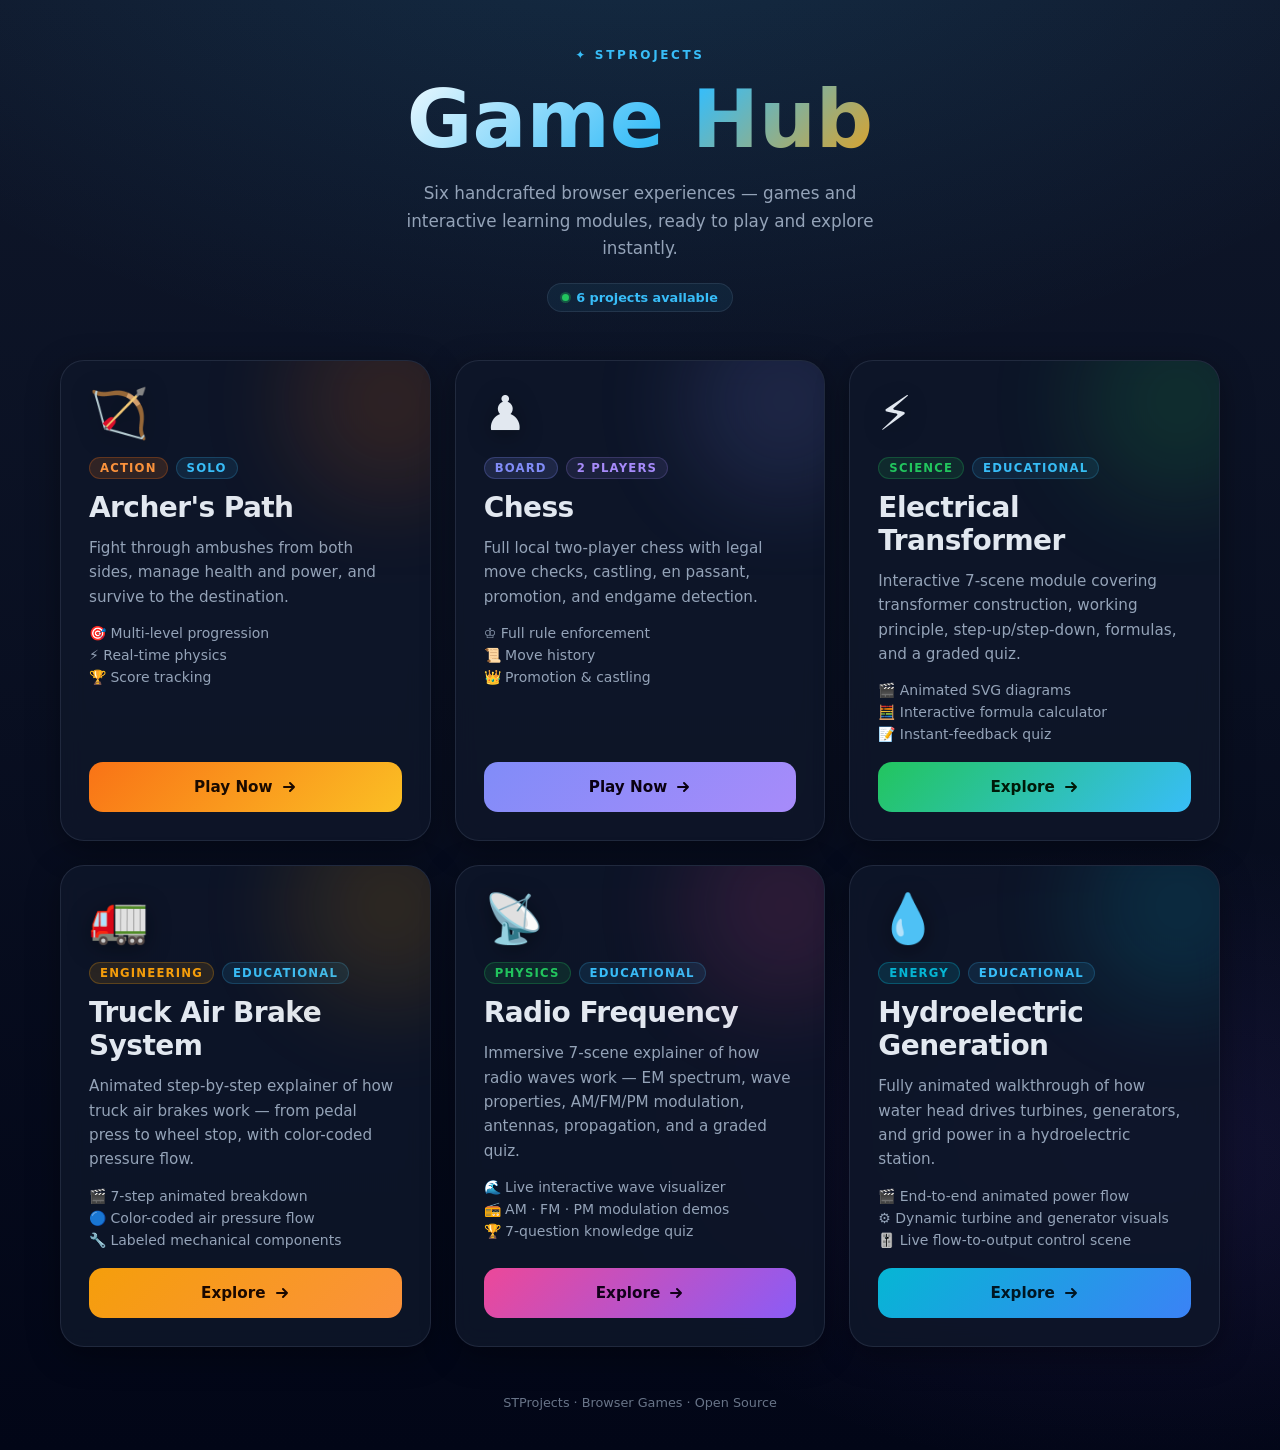
==== commit f17d58d3: "feat: add Radio Frequency interactive module (7 scenes, animated canvases, quiz) Co-authored-by: sau" ====
--- a/index.html
+++ b/index.html
@@ -17,10 +17,10 @@
     <header class="hero">
       <p class="eyebrow">✦ STProjects</p>
       <h1>Game Hub</h1>
-      <p class="hero-copy">Five handcrafted browser experiences — games and interactive learning modules, ready to play and explore instantly.</p>
+      <p class="hero-copy">Six handcrafted browser experiences — games and interactive learning modules, ready to play and explore instantly.</p>
       <div class="hero-badge">
         <span class="badge-dot"></span>
-        <span>5 projects available</span>
+        <span>6 projects available</span>
       </div>
     </header>
 
@@ -123,6 +123,30 @@
       </article>
 
 
+      <article class="game-card card-rf" tabindex="0">
+        <div class="card-glow"></div>
+        <div class="card-icon">📡</div>
+        <div class="card-body">
+          <div class="card-meta">
+            <span class="game-tag tag-science">Physics</span>
+            <span class="game-tag tag-edu">Educational</span>
+          </div>
+          <h2>Radio Frequency</h2>
+          <p>Immersive 7-scene explainer of how radio waves work — EM spectrum, wave properties, AM/FM/PM modulation, antennas, propagation, and a graded quiz.</p>
+          <ul class="feature-list">
+            <li>🌊 Live interactive wave visualizer</li>
+            <li>📻 AM · FM · PM modulation demos</li>
+            <li>🏆 7-question knowledge quiz</li>
+          </ul>
+        </div>
+        <a class="launch-btn" href="games/radio-frequency/index.html" aria-label="Launch Radio Frequency Module">
+          <span>Explore</span>
+          <svg width="16" height="16" viewBox="0 0 16 16" fill="none" aria-hidden="true">
+            <path d="M3 8h10M9 4l4 4-4 4" stroke="currentColor" stroke-width="2" stroke-linecap="round" stroke-linejoin="round"/>
+          </svg>
+        </a>
+      </article>
+
       <article class="game-card card-hydro" tabindex="0">
         <div class="card-glow"></div>
         <div class="card-icon">💧</div>
--- a/style.css
+++ b/style.css
@@ -19,6 +19,8 @@
   --brake-b: #fb923c;
   --hydro-a: #06b6d4;
   --hydro-b: #3b82f6;
+  --rf-a: #ec4899;
+  --rf-b: #8b5cf6;
 }
 
 * { box-sizing: border-box; }
@@ -184,6 +186,7 @@
 .game-card:nth-child(3) { animation-delay: 0.22s; }
 .game-card:nth-child(4) { animation-delay: 0.32s; }
 .game-card:nth-child(5) { animation-delay: 0.42s; }
+.game-card:nth-child(6) { animation-delay: 0.52s; }
 
 .game-card:hover,
 .game-card:focus-visible {
@@ -231,6 +234,7 @@
 .card-transformer .card-glow { background: var(--tx-a); }
 .card-brake       .card-glow { background: var(--brake-a); }
 .card-hydro       .card-glow { background: var(--hydro-a); }
+.card-rf          .card-glow { background: var(--rf-a); }
 
 .game-card:hover .card-glow,
 .game-card:focus-visible .card-glow {
@@ -381,6 +385,11 @@
   color: #001623;
 }
 
+.card-rf .launch-btn {
+  background: linear-gradient(135deg, var(--rf-a), var(--rf-b));
+  color: #12001a;
+}
+
 /* Brake card accent */
 .card-brake:hover, .card-brake:focus-visible {
   box-shadow:
@@ -393,6 +402,13 @@
   box-shadow:
     0 20px 60px rgba(6, 182, 212, 0.2),
     0 0 0 1px rgba(6, 182, 212, 0.3);
+}
+
+/* RF card accent */
+.card-rf:hover, .card-rf:focus-visible {
+  box-shadow:
+    0 20px 60px rgba(236, 72, 153, 0.2),
+    0 0 0 1px rgba(236, 72, 153, 0.3);
 }
 
 /* ─── Footer ─────────────────────────────────────────────────────────────────── */
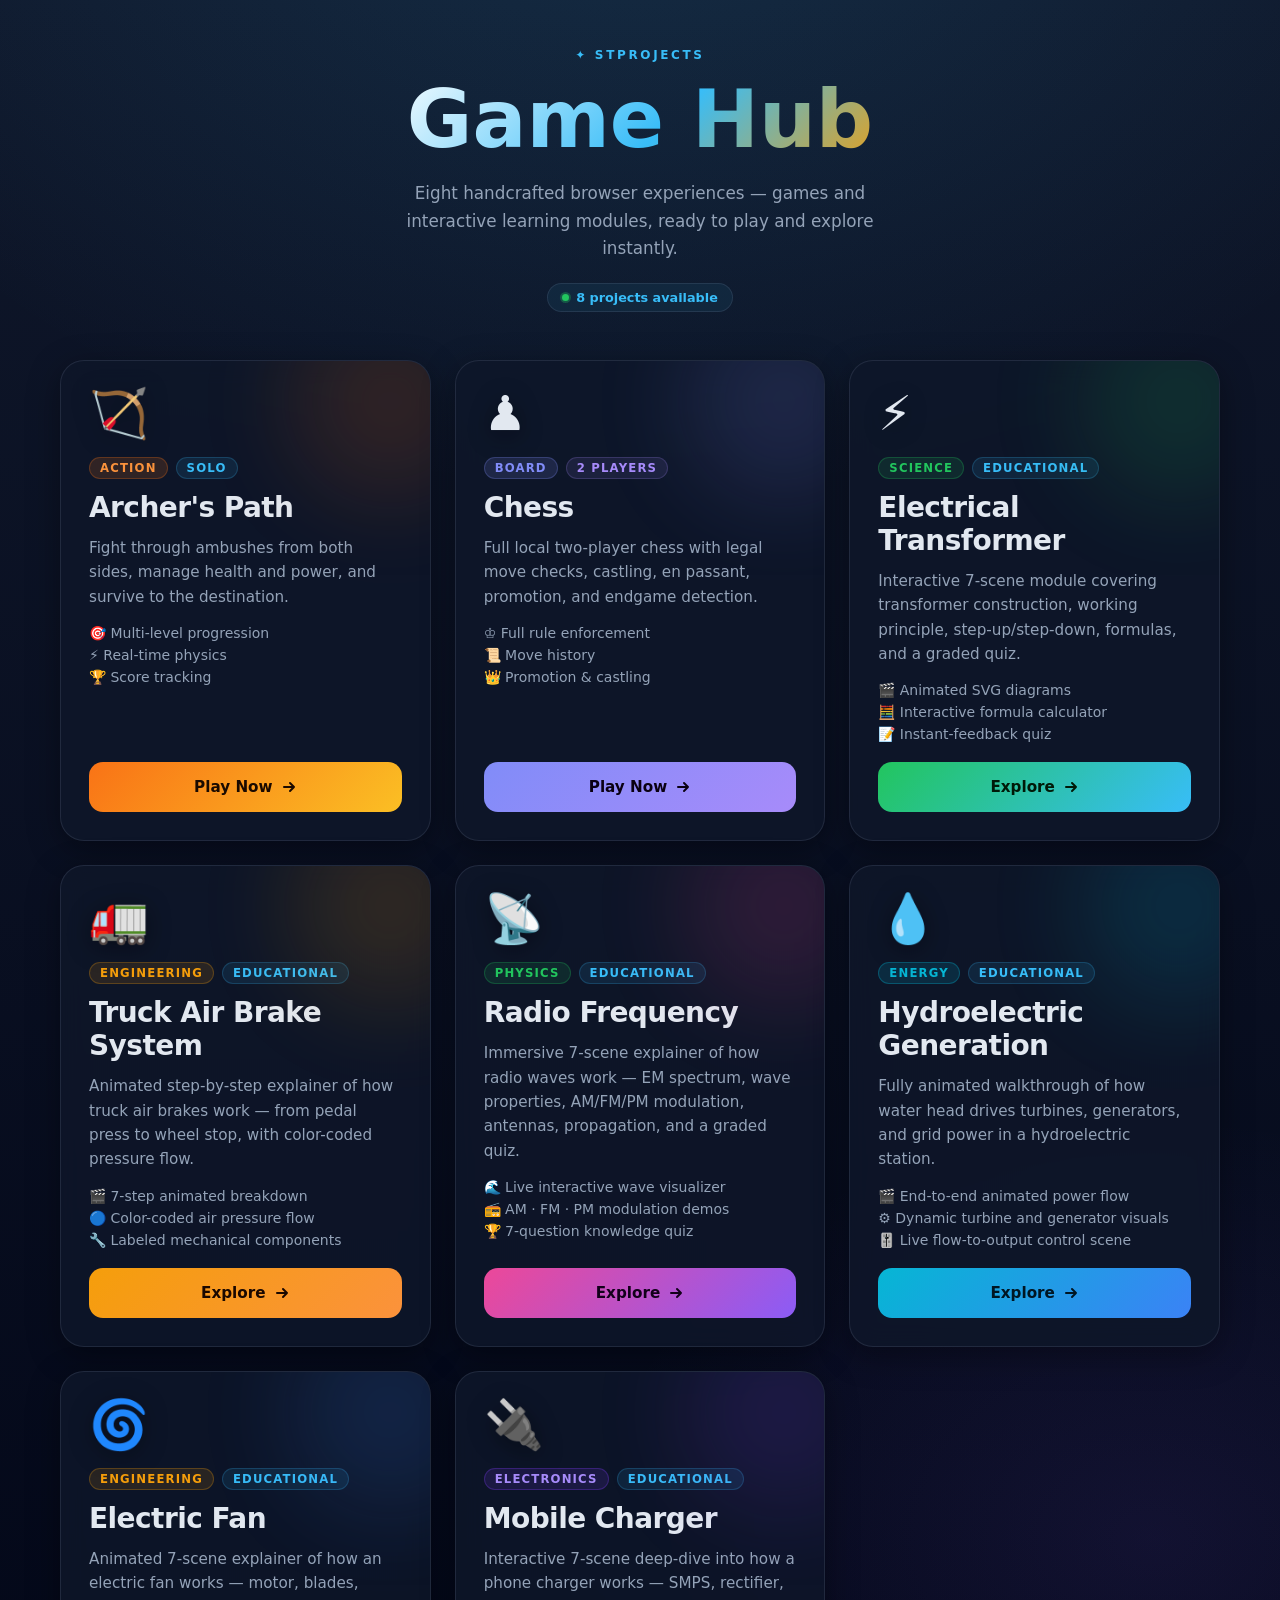
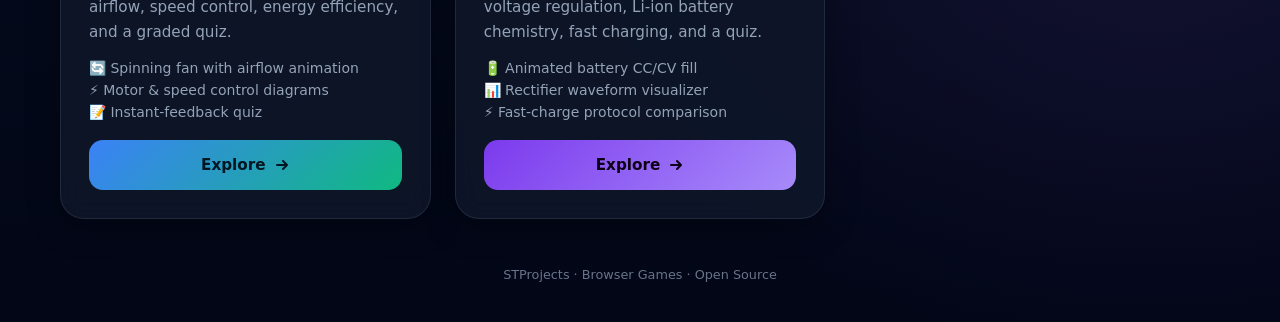
==== commit 244344b7: "feat: add Electric Fan and Mobile Charger educational modules Co-authored-by: sauravait <2850367+sau" ====
--- a/index.html
+++ b/index.html
@@ -17,10 +17,10 @@
     <header class="hero">
       <p class="eyebrow">✦ STProjects</p>
       <h1>Game Hub</h1>
-      <p class="hero-copy">Six handcrafted browser experiences — games and interactive learning modules, ready to play and explore instantly.</p>
+      <p class="hero-copy">Eight handcrafted browser experiences — games and interactive learning modules, ready to play and explore instantly.</p>
       <div class="hero-badge">
         <span class="badge-dot"></span>
-        <span>6 projects available</span>
+        <span>8 projects available</span>
       </div>
     </header>
 
@@ -164,6 +164,54 @@
           </ul>
         </div>
         <a class="launch-btn" href="games/hydroelectric/index.html" aria-label="Launch Hydroelectric Generation Module">
+          <span>Explore</span>
+          <svg width="16" height="16" viewBox="0 0 16 16" fill="none" aria-hidden="true">
+            <path d="M3 8h10M9 4l4 4-4 4" stroke="currentColor" stroke-width="2" stroke-linecap="round" stroke-linejoin="round"/>
+          </svg>
+        </a>
+      </article>
+
+      <article class="game-card card-fan" tabindex="0">
+        <div class="card-glow"></div>
+        <div class="card-icon">🌀</div>
+        <div class="card-body">
+          <div class="card-meta">
+            <span class="game-tag tag-engineering">Engineering</span>
+            <span class="game-tag tag-edu">Educational</span>
+          </div>
+          <h2>Electric Fan</h2>
+          <p>Animated 7-scene explainer of how an electric fan works — motor, blades, airflow, speed control, energy efficiency, and a graded quiz.</p>
+          <ul class="feature-list">
+            <li>🔄 Spinning fan with airflow animation</li>
+            <li>⚡ Motor & speed control diagrams</li>
+            <li>📝 Instant-feedback quiz</li>
+          </ul>
+        </div>
+        <a class="launch-btn" href="games/electric-fan/index.html" aria-label="Launch Electric Fan Module">
+          <span>Explore</span>
+          <svg width="16" height="16" viewBox="0 0 16 16" fill="none" aria-hidden="true">
+            <path d="M3 8h10M9 4l4 4-4 4" stroke="currentColor" stroke-width="2" stroke-linecap="round" stroke-linejoin="round"/>
+          </svg>
+        </a>
+      </article>
+
+      <article class="game-card card-charger" tabindex="0">
+        <div class="card-glow"></div>
+        <div class="card-icon">🔌</div>
+        <div class="card-body">
+          <div class="card-meta">
+            <span class="game-tag tag-electronics">Electronics</span>
+            <span class="game-tag tag-edu">Educational</span>
+          </div>
+          <h2>Mobile Charger</h2>
+          <p>Interactive 7-scene deep-dive into how a phone charger works — SMPS, rectifier, voltage regulation, Li-ion battery chemistry, fast charging, and a quiz.</p>
+          <ul class="feature-list">
+            <li>🔋 Animated battery CC/CV fill</li>
+            <li>📊 Rectifier waveform visualizer</li>
+            <li>⚡ Fast-charge protocol comparison</li>
+          </ul>
+        </div>
+        <a class="launch-btn" href="games/mobile-charger/index.html" aria-label="Launch Mobile Charger Module">
           <span>Explore</span>
           <svg width="16" height="16" viewBox="0 0 16 16" fill="none" aria-hidden="true">
             <path d="M3 8h10M9 4l4 4-4 4" stroke="currentColor" stroke-width="2" stroke-linecap="round" stroke-linejoin="round"/>
--- a/style.css
+++ b/style.css
@@ -21,6 +21,10 @@
   --hydro-b: #3b82f6;
   --rf-a: #ec4899;
   --rf-b: #8b5cf6;
+  --fan-a: #3b82f6;
+  --fan-b: #10b981;
+  --charger-a: #7c3aed;
+  --charger-b: #a78bfa;
 }
 
 * { box-sizing: border-box; }
@@ -187,6 +191,8 @@
 .game-card:nth-child(4) { animation-delay: 0.32s; }
 .game-card:nth-child(5) { animation-delay: 0.42s; }
 .game-card:nth-child(6) { animation-delay: 0.52s; }
+.game-card:nth-child(7) { animation-delay: 0.62s; }
+.game-card:nth-child(8) { animation-delay: 0.72s; }
 
 .game-card:hover,
 .game-card:focus-visible {
@@ -235,6 +241,8 @@
 .card-brake       .card-glow { background: var(--brake-a); }
 .card-hydro       .card-glow { background: var(--hydro-a); }
 .card-rf          .card-glow { background: var(--rf-a); }
+.card-fan         .card-glow { background: var(--fan-a); }
+.card-charger     .card-glow { background: var(--charger-a); }
 
 .game-card:hover .card-glow,
 .game-card:focus-visible .card-glow {
@@ -287,6 +295,7 @@
 .tag-edu     { background: rgba(56, 189, 248, 0.1);  color: var(--tx-b);     border: 1px solid rgba(56, 189, 248, 0.2); }
 .tag-engineering { background: rgba(245, 158, 11, 0.12); color: var(--brake-a); border: 1px solid rgba(245, 158, 11, 0.25); }
 .tag-energy { background: rgba(6, 182, 212, 0.14); color: var(--hydro-a); border: 1px solid rgba(6, 182, 212, 0.3); }
+.tag-electronics { background: rgba(124, 58, 237, 0.14); color: var(--charger-b); border: 1px solid rgba(124, 58, 237, 0.3); }
 
 .card-body h2 {
   margin: 0;
@@ -390,6 +399,16 @@
   color: #12001a;
 }
 
+.card-fan .launch-btn {
+  background: linear-gradient(135deg, var(--fan-a), var(--fan-b));
+  color: #001623;
+}
+
+.card-charger .launch-btn {
+  background: linear-gradient(135deg, var(--charger-a), var(--charger-b));
+  color: #0d0016;
+}
+
 /* Brake card accent */
 .card-brake:hover, .card-brake:focus-visible {
   box-shadow:
@@ -409,6 +428,20 @@
   box-shadow:
     0 20px 60px rgba(236, 72, 153, 0.2),
     0 0 0 1px rgba(236, 72, 153, 0.3);
+}
+
+/* Fan card accent */
+.card-fan:hover, .card-fan:focus-visible {
+  box-shadow:
+    0 20px 60px rgba(59, 130, 246, 0.2),
+    0 0 0 1px rgba(59, 130, 246, 0.3);
+}
+
+/* Charger card accent */
+.card-charger:hover, .card-charger:focus-visible {
+  box-shadow:
+    0 20px 60px rgba(124, 58, 237, 0.2),
+    0 0 0 1px rgba(124, 58, 237, 0.3);
 }
 
 /* ─── Footer ─────────────────────────────────────────────────────────────────── */
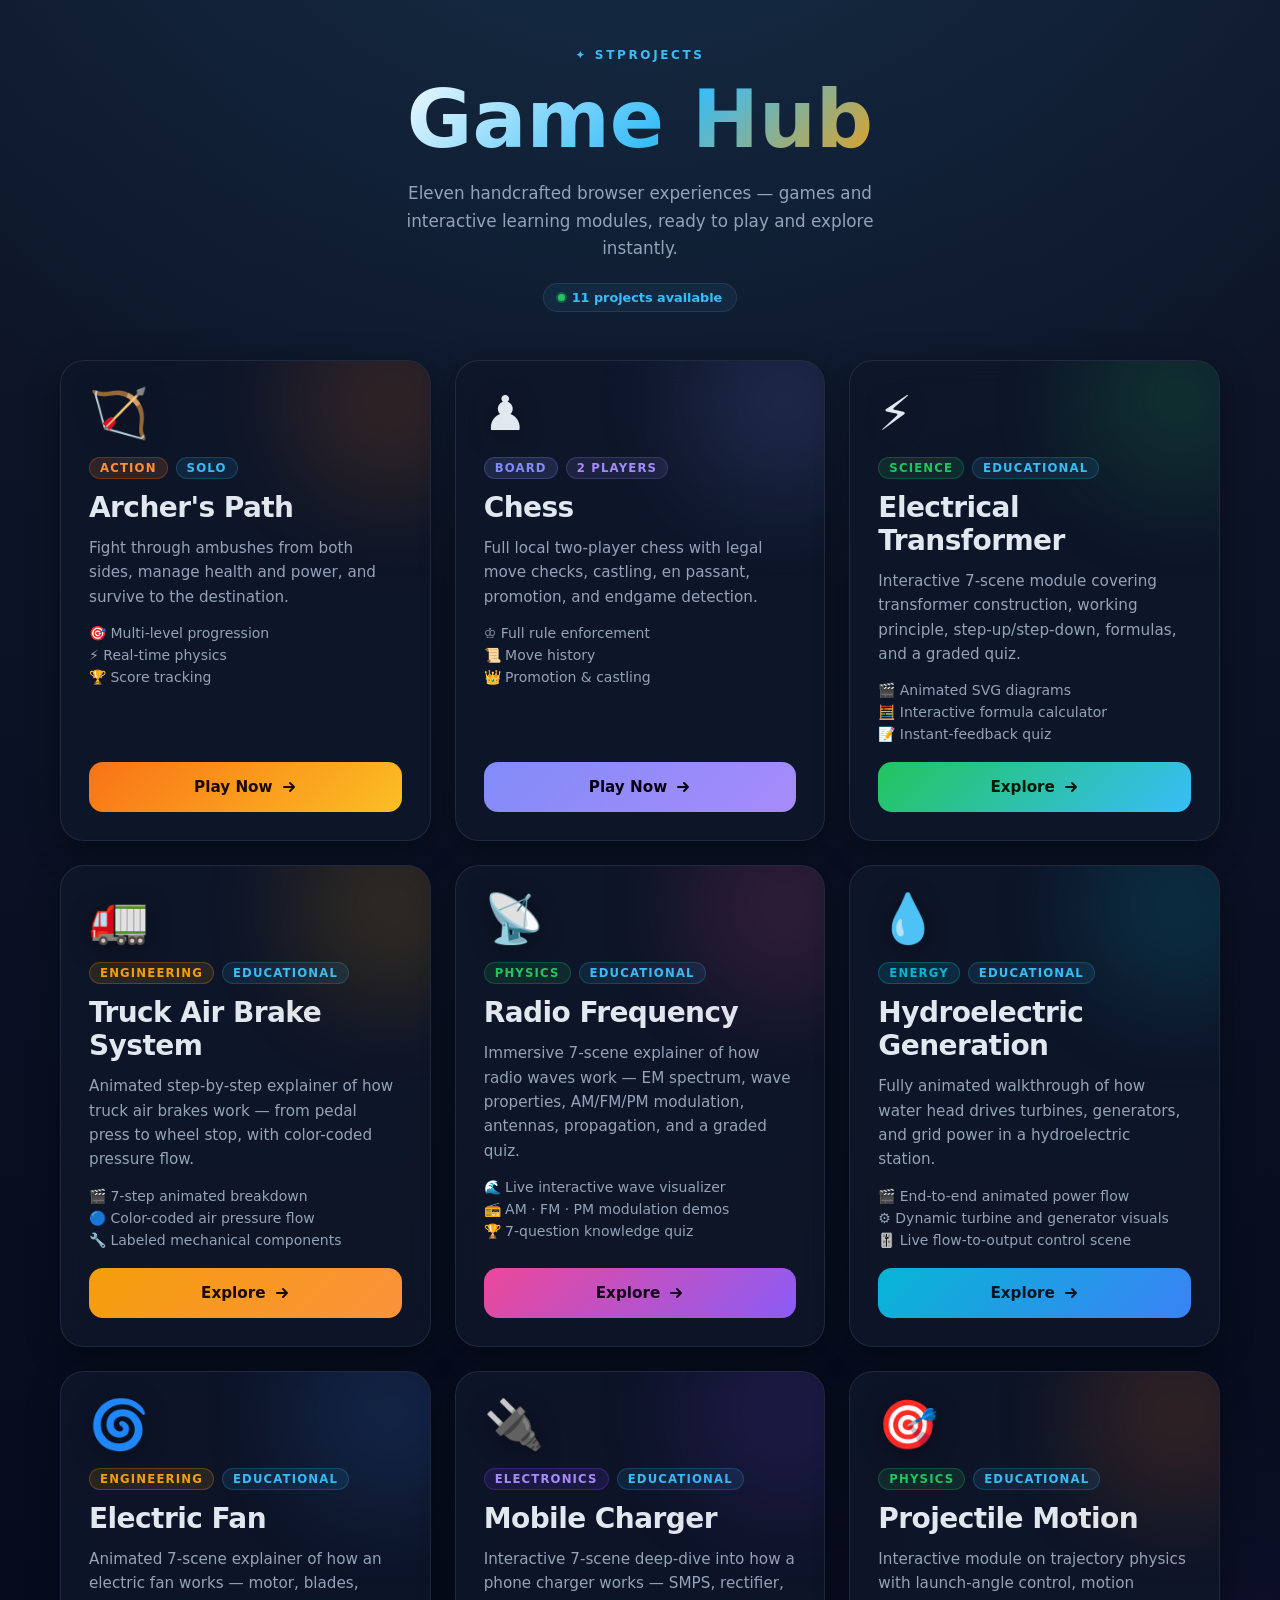
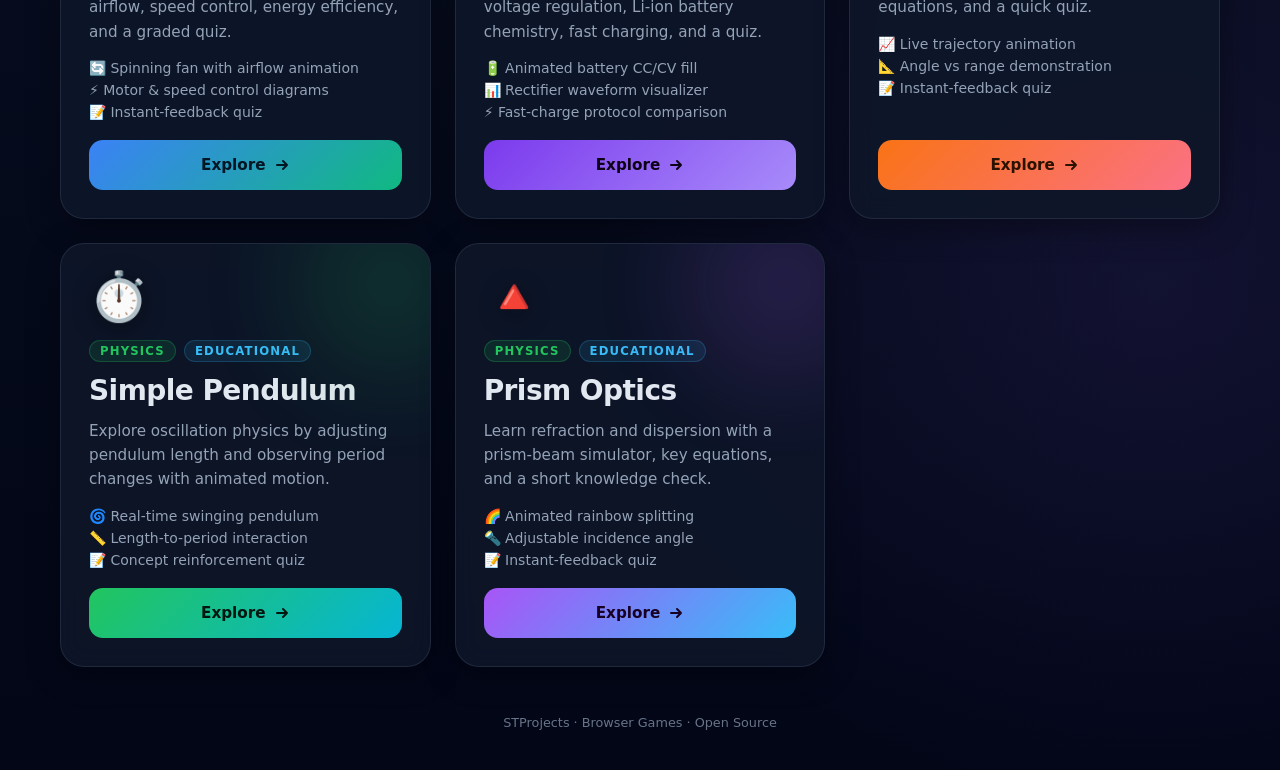
==== commit debe348d: "Add three new physics learning modules Co-authored-by: sauravait <2850367+sauravait@users.noreply.gi" ====
--- a/index.html
+++ b/index.html
@@ -17,10 +17,10 @@
     <header class="hero">
       <p class="eyebrow">✦ STProjects</p>
       <h1>Game Hub</h1>
-      <p class="hero-copy">Eight handcrafted browser experiences — games and interactive learning modules, ready to play and explore instantly.</p>
+      <p class="hero-copy">Eleven handcrafted browser experiences — games and interactive learning modules, ready to play and explore instantly.</p>
       <div class="hero-badge">
         <span class="badge-dot"></span>
-        <span>8 projects available</span>
+        <span>11 projects available</span>
       </div>
     </header>
 
@@ -212,6 +212,78 @@
           </ul>
         </div>
         <a class="launch-btn" href="games/mobile-charger/index.html" aria-label="Launch Mobile Charger Module">
+          <span>Explore</span>
+          <svg width="16" height="16" viewBox="0 0 16 16" fill="none" aria-hidden="true">
+            <path d="M3 8h10M9 4l4 4-4 4" stroke="currentColor" stroke-width="2" stroke-linecap="round" stroke-linejoin="round"/>
+          </svg>
+        </a>
+      </article>
+
+      <article class="game-card card-projectile" tabindex="0">
+        <div class="card-glow"></div>
+        <div class="card-icon">🎯</div>
+        <div class="card-body">
+          <div class="card-meta">
+            <span class="game-tag tag-science">Physics</span>
+            <span class="game-tag tag-edu">Educational</span>
+          </div>
+          <h2>Projectile Motion</h2>
+          <p>Interactive module on trajectory physics with launch-angle control, motion equations, and a quick quiz.</p>
+          <ul class="feature-list">
+            <li>📈 Live trajectory animation</li>
+            <li>📐 Angle vs range demonstration</li>
+            <li>📝 Instant-feedback quiz</li>
+          </ul>
+        </div>
+        <a class="launch-btn" href="games/projectile-motion/index.html" aria-label="Launch Projectile Motion Module">
+          <span>Explore</span>
+          <svg width="16" height="16" viewBox="0 0 16 16" fill="none" aria-hidden="true">
+            <path d="M3 8h10M9 4l4 4-4 4" stroke="currentColor" stroke-width="2" stroke-linecap="round" stroke-linejoin="round"/>
+          </svg>
+        </a>
+      </article>
+
+      <article class="game-card card-pendulum" tabindex="0">
+        <div class="card-glow"></div>
+        <div class="card-icon">⏱️</div>
+        <div class="card-body">
+          <div class="card-meta">
+            <span class="game-tag tag-science">Physics</span>
+            <span class="game-tag tag-edu">Educational</span>
+          </div>
+          <h2>Simple Pendulum</h2>
+          <p>Explore oscillation physics by adjusting pendulum length and observing period changes with animated motion.</p>
+          <ul class="feature-list">
+            <li>🌀 Real-time swinging pendulum</li>
+            <li>📏 Length-to-period interaction</li>
+            <li>📝 Concept reinforcement quiz</li>
+          </ul>
+        </div>
+        <a class="launch-btn" href="games/simple-pendulum/index.html" aria-label="Launch Simple Pendulum Module">
+          <span>Explore</span>
+          <svg width="16" height="16" viewBox="0 0 16 16" fill="none" aria-hidden="true">
+            <path d="M3 8h10M9 4l4 4-4 4" stroke="currentColor" stroke-width="2" stroke-linecap="round" stroke-linejoin="round"/>
+          </svg>
+        </a>
+      </article>
+
+      <article class="game-card card-prism" tabindex="0">
+        <div class="card-glow"></div>
+        <div class="card-icon">🔺</div>
+        <div class="card-body">
+          <div class="card-meta">
+            <span class="game-tag tag-science">Physics</span>
+            <span class="game-tag tag-edu">Educational</span>
+          </div>
+          <h2>Prism Optics</h2>
+          <p>Learn refraction and dispersion with a prism-beam simulator, key equations, and a short knowledge check.</p>
+          <ul class="feature-list">
+            <li>🌈 Animated rainbow splitting</li>
+            <li>🔦 Adjustable incidence angle</li>
+            <li>📝 Instant-feedback quiz</li>
+          </ul>
+        </div>
+        <a class="launch-btn" href="games/prism-optics/index.html" aria-label="Launch Prism Optics Module">
           <span>Explore</span>
           <svg width="16" height="16" viewBox="0 0 16 16" fill="none" aria-hidden="true">
             <path d="M3 8h10M9 4l4 4-4 4" stroke="currentColor" stroke-width="2" stroke-linecap="round" stroke-linejoin="round"/>
--- a/style.css
+++ b/style.css
@@ -25,6 +25,12 @@
   --fan-b: #10b981;
   --charger-a: #7c3aed;
   --charger-b: #a78bfa;
+  --projectile-a: #f97316;
+  --projectile-b: #fb7185;
+  --pendulum-a: #22c55e;
+  --pendulum-b: #06b6d4;
+  --prism-a: #a855f7;
+  --prism-b: #38bdf8;
 }
 
 * { box-sizing: border-box; }
@@ -193,6 +199,9 @@
 .game-card:nth-child(6) { animation-delay: 0.52s; }
 .game-card:nth-child(7) { animation-delay: 0.62s; }
 .game-card:nth-child(8) { animation-delay: 0.72s; }
+.game-card:nth-child(9) { animation-delay: 0.82s; }
+.game-card:nth-child(10) { animation-delay: 0.92s; }
+.game-card:nth-child(11) { animation-delay: 1.02s; }
 
 .game-card:hover,
 .game-card:focus-visible {
@@ -243,6 +252,9 @@
 .card-rf          .card-glow { background: var(--rf-a); }
 .card-fan         .card-glow { background: var(--fan-a); }
 .card-charger     .card-glow { background: var(--charger-a); }
+.card-projectile  .card-glow { background: var(--projectile-a); }
+.card-pendulum    .card-glow { background: var(--pendulum-a); }
+.card-prism       .card-glow { background: var(--prism-a); }
 
 .game-card:hover .card-glow,
 .game-card:focus-visible .card-glow {
@@ -409,6 +421,21 @@
   color: #0d0016;
 }
 
+.card-projectile .launch-btn {
+  background: linear-gradient(135deg, var(--projectile-a), var(--projectile-b));
+  color: #2a1100;
+}
+
+.card-pendulum .launch-btn {
+  background: linear-gradient(135deg, var(--pendulum-a), var(--pendulum-b));
+  color: #00170f;
+}
+
+.card-prism .launch-btn {
+  background: linear-gradient(135deg, var(--prism-a), var(--prism-b));
+  color: #180025;
+}
+
 /* Brake card accent */
 .card-brake:hover, .card-brake:focus-visible {
   box-shadow:
@@ -442,6 +469,24 @@
   box-shadow:
     0 20px 60px rgba(124, 58, 237, 0.2),
     0 0 0 1px rgba(124, 58, 237, 0.3);
+}
+
+.card-projectile:hover, .card-projectile:focus-visible {
+  box-shadow:
+    0 20px 60px rgba(249, 115, 22, 0.2),
+    0 0 0 1px rgba(249, 115, 22, 0.3);
+}
+
+.card-pendulum:hover, .card-pendulum:focus-visible {
+  box-shadow:
+    0 20px 60px rgba(34, 197, 94, 0.2),
+    0 0 0 1px rgba(34, 197, 94, 0.3);
+}
+
+.card-prism:hover, .card-prism:focus-visible {
+  box-shadow:
+    0 20px 60px rgba(168, 85, 247, 0.2),
+    0 0 0 1px rgba(168, 85, 247, 0.3);
 }
 
 /* ─── Footer ─────────────────────────────────────────────────────────────────── */
